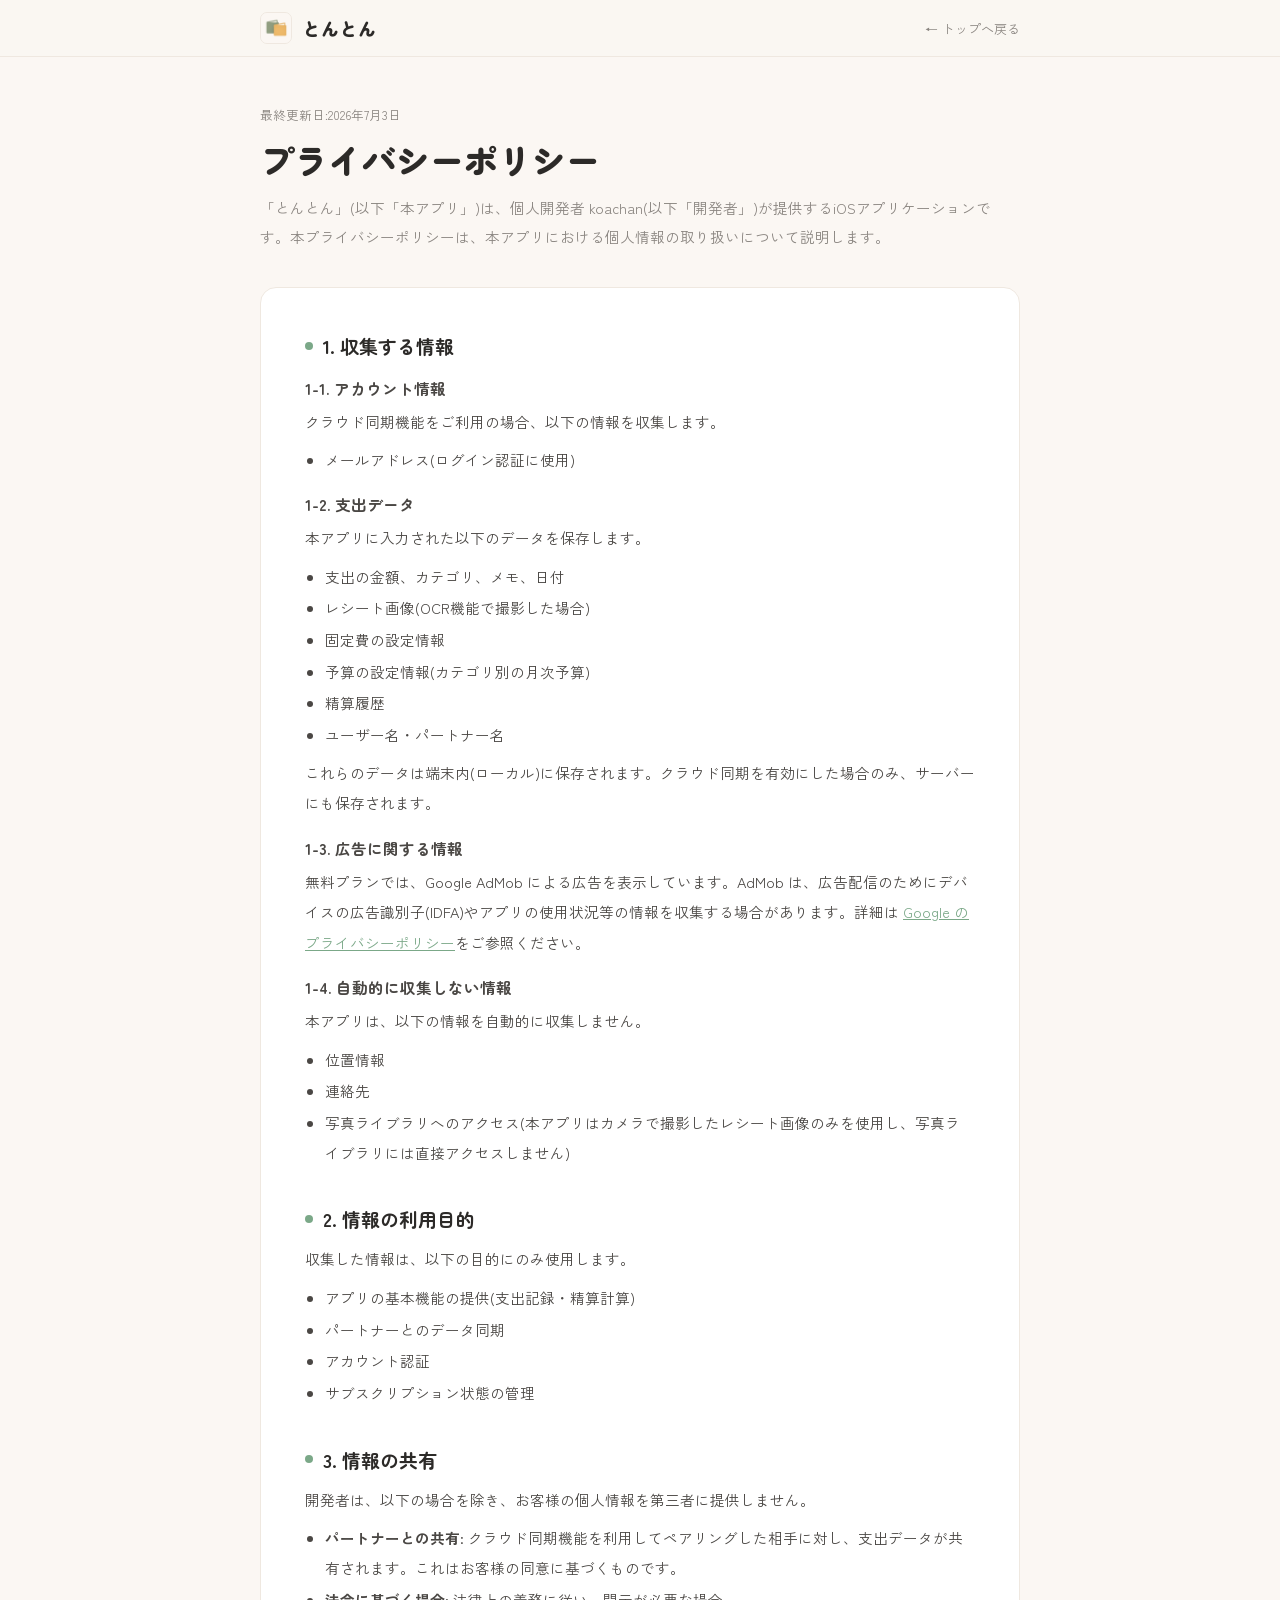
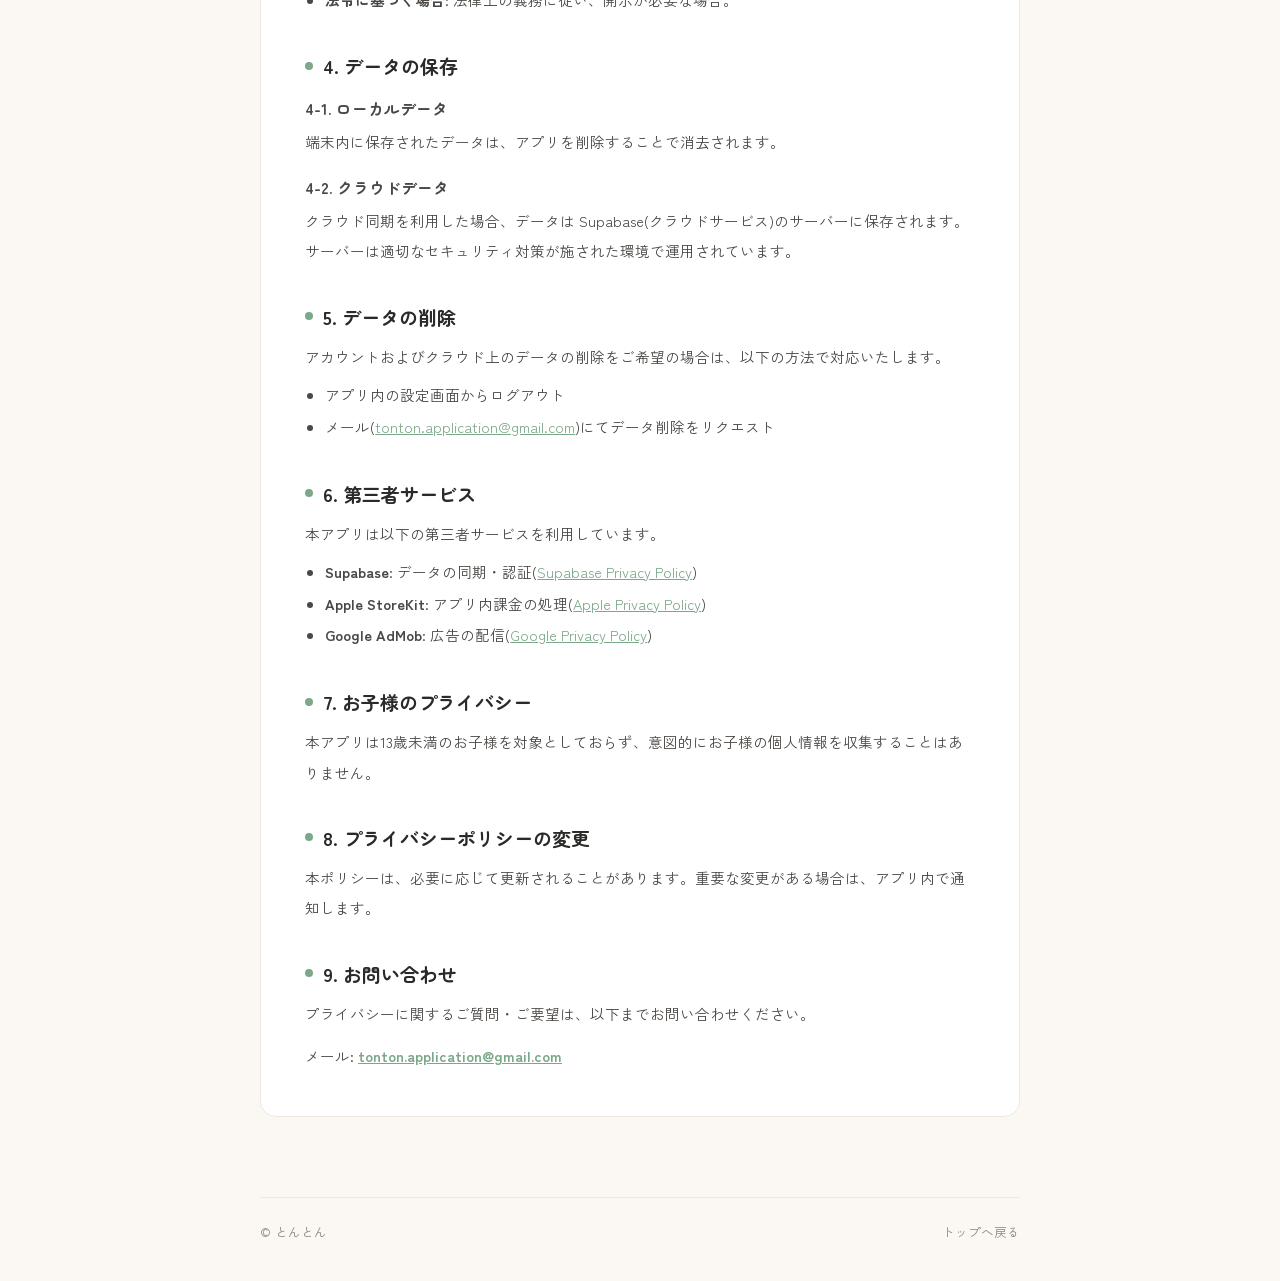
==== privacy.html @ a78fd43c "feat: とんとんLPサイト初回公開 - トップページ(LP)+ プライバシーポリシー / 利用規約 / 特定商取引法に基づく表記 / サポート - OGP画像・メタ設定込み" ====
<!DOCTYPE html>
<html lang="ja">
<head>
<meta charset="utf-8">
<meta name="viewport" content="width=device-width, initial-scale=1">
<title>プライバシーポリシー — とんとん</title>
<meta name="robots" content="noindex">
<link rel="icon" type="image/png" href="assets/img/app-icon.png">
<link rel="preconnect" href="https://fonts.googleapis.com">
<link rel="preconnect" href="https://fonts.gstatic.com" crossorigin>
<link href="https://fonts.googleapis.com/css2?family=Zen+Maru+Gothic:wght@700;900&family=Zen+Kaku+Gothic+New:wght@400;500;700&display=swap" rel="stylesheet">
<style>
:root{
  --matcha:#7BA888; --honey:#E8B86E; --cream:#FBF7F3; --card:#FFFFFF;
  --ink:#2C2A28; --sub:#8A8580; --line:#EFE8E0;
}
body{margin:0;background:var(--cream);color:var(--ink);font-family:'Zen Kaku Gothic New','Hiragino Kaku Gothic ProN',sans-serif;-webkit-font-smoothing:antialiased}
a.flink:hover{color:var(--ink)}
h2.doc{font-family:'Zen Maru Gothic',sans-serif;font-weight:700;font-size:19px;margin:0 0 12px;display:flex;align-items:center;gap:10px}
h2.doc span{width:8px;height:8px;border-radius:50%;background:var(--matcha);flex:none}
h3.doc{font-family:'Zen Maru Gothic',sans-serif;font-weight:700;font-size:15.5px;margin:18px 0 8px;color:#4a4744}
p.doc{font-size:14.5px;line-height:2.1;margin:0;color:#4a4744}
ul.doc{margin:8px 0 0;padding-left:1.4em;font-size:14.5px;line-height:2.05;color:#4a4744}
ul.doc li{margin:2px 0}
a.doc{color:var(--matcha)}
</style>
</head>
<body>

<header style="background:rgba(251,247,243,.88);border-bottom:1px solid var(--line)">
  <div style="max-width:760px;margin:0 auto;padding:12px 24px;display:flex;align-items:center;justify-content:space-between;gap:16px">
    <a href="index.html" style="display:flex;align-items:center;gap:10px;text-decoration:none;color:var(--ink)">
      <img src="assets/img/app-icon.png" alt="とんとんアプリアイコン" style="width:30px;height:30px;border-radius:22%;background:#fff;border:1px solid var(--line);flex:none">
      <span style="font-family:'Zen Maru Gothic',sans-serif;font-weight:900;font-size:18px;letter-spacing:.04em">とんとん</span>
    </a>
    <a href="index.html" class="flink" style="font-size:13px;color:var(--sub);text-decoration:none">← トップへ戻る</a>
  </div>
</header>

<main style="max-width:760px;margin:0 auto;padding:48px 24px 80px">
  <p style="font-size:12.5px;color:var(--sub);margin:0 0 10px">最終更新日:2026年7月3日</p>
  <h1 style="font-family:'Zen Maru Gothic',sans-serif;font-weight:900;font-size:clamp(26px,4vw,34px);margin:0 0 8px;line-height:1.5">プライバシーポリシー</h1>
  <p style="font-size:14.5px;line-height:2;color:var(--sub);margin:0 0 36px;text-wrap:pretty">「とんとん」(以下「本アプリ」)は、個人開発者 koachan(以下「開発者」)が提供するiOSアプリケーションです。本プライバシーポリシーは、本アプリにおける個人情報の取り扱いについて説明します。</p>

  <div style="background:#fff;border:1px solid var(--line);border-radius:16px;padding:clamp(28px,4vw,44px);display:flex;flex-direction:column;gap:36px">
    <section>
      <h2 class="doc"><span></span>1. 収集する情報</h2>
      <h3 class="doc">1-1. アカウント情報</h3>
      <p class="doc">クラウド同期機能をご利用の場合、以下の情報を収集します。</p>
      <ul class="doc">
        <li>メールアドレス(ログイン認証に使用)</li>
      </ul>
      <h3 class="doc">1-2. 支出データ</h3>
      <p class="doc">本アプリに入力された以下のデータを保存します。</p>
      <ul class="doc">
        <li>支出の金額、カテゴリ、メモ、日付</li>
        <li>レシート画像(OCR機能で撮影した場合)</li>
        <li>固定費の設定情報</li>
        <li>予算の設定情報(カテゴリ別の月次予算)</li>
        <li>精算履歴</li>
        <li>ユーザー名・パートナー名</li>
      </ul>
      <p class="doc" style="margin-top:8px">これらのデータは端末内(ローカル)に保存されます。クラウド同期を有効にした場合のみ、サーバーにも保存されます。</p>
      <h3 class="doc">1-3. 広告に関する情報</h3>
      <p class="doc">無料プランでは、Google AdMob による広告を表示しています。AdMob は、広告配信のためにデバイスの広告識別子(IDFA)やアプリの使用状況等の情報を収集する場合があります。詳細は <a href="https://policies.google.com/privacy" class="doc" target="_blank" rel="noopener">Google のプライバシーポリシー</a>をご参照ください。</p>
      <h3 class="doc">1-4. 自動的に収集しない情報</h3>
      <p class="doc">本アプリは、以下の情報を自動的に収集しません。</p>
      <ul class="doc">
        <li>位置情報</li>
        <li>連絡先</li>
        <li>写真ライブラリへのアクセス(本アプリはカメラで撮影したレシート画像のみを使用し、写真ライブラリには直接アクセスしません)</li>
      </ul>
    </section>
    <section>
      <h2 class="doc"><span></span>2. 情報の利用目的</h2>
      <p class="doc">収集した情報は、以下の目的にのみ使用します。</p>
      <ul class="doc">
        <li>アプリの基本機能の提供(支出記録・精算計算)</li>
        <li>パートナーとのデータ同期</li>
        <li>アカウント認証</li>
        <li>サブスクリプション状態の管理</li>
      </ul>
    </section>
    <section>
      <h2 class="doc"><span></span>3. 情報の共有</h2>
      <p class="doc">開発者は、以下の場合を除き、お客様の個人情報を第三者に提供しません。</p>
      <ul class="doc">
        <li><strong>パートナーとの共有</strong>: クラウド同期機能を利用してペアリングした相手に対し、支出データが共有されます。これはお客様の同意に基づくものです。</li>
        <li><strong>法令に基づく場合</strong>: 法律上の義務に従い、開示が必要な場合。</li>
      </ul>
    </section>
    <section>
      <h2 class="doc"><span></span>4. データの保存</h2>
      <h3 class="doc">4-1. ローカルデータ</h3>
      <p class="doc">端末内に保存されたデータは、アプリを削除することで消去されます。</p>
      <h3 class="doc">4-2. クラウドデータ</h3>
      <p class="doc">クラウド同期を利用した場合、データは Supabase(クラウドサービス)のサーバーに保存されます。サーバーは適切なセキュリティ対策が施された環境で運用されています。</p>
    </section>
    <section>
      <h2 class="doc"><span></span>5. データの削除</h2>
      <p class="doc">アカウントおよびクラウド上のデータの削除をご希望の場合は、以下の方法で対応いたします。</p>
      <ul class="doc">
        <li>アプリ内の設定画面からログアウト</li>
        <li>メール(<a href="mailto:tonton.application@gmail.com" class="doc">tonton.application@gmail.com</a>)にてデータ削除をリクエスト</li>
      </ul>
    </section>
    <section>
      <h2 class="doc"><span></span>6. 第三者サービス</h2>
      <p class="doc">本アプリは以下の第三者サービスを利用しています。</p>
      <ul class="doc">
        <li><strong>Supabase</strong>: データの同期・認証(<a href="https://supabase.com/privacy" class="doc" target="_blank" rel="noopener">Supabase Privacy Policy</a>)</li>
        <li><strong>Apple StoreKit</strong>: アプリ内課金の処理(<a href="https://www.apple.com/legal/privacy/" class="doc" target="_blank" rel="noopener">Apple Privacy Policy</a>)</li>
        <li><strong>Google AdMob</strong>: 広告の配信(<a href="https://policies.google.com/privacy" class="doc" target="_blank" rel="noopener">Google Privacy Policy</a>)</li>
      </ul>
    </section>
    <section>
      <h2 class="doc"><span></span>7. お子様のプライバシー</h2>
      <p class="doc">本アプリは13歳未満のお子様を対象としておらず、意図的にお子様の個人情報を収集することはありません。</p>
    </section>
    <section>
      <h2 class="doc"><span></span>8. プライバシーポリシーの変更</h2>
      <p class="doc">本ポリシーは、必要に応じて更新されることがあります。重要な変更がある場合は、アプリ内で通知します。</p>
    </section>
    <section>
      <h2 class="doc"><span></span>9. お問い合わせ</h2>
      <p class="doc">プライバシーに関するご質問・ご要望は、以下までお問い合わせください。</p>
      <p class="doc" style="margin-top:12px">メール: <a href="mailto:tonton.application@gmail.com" class="doc" style="font-weight:700">tonton.application@gmail.com</a></p>
    </section>
  </div>
</main>

<footer style="max-width:760px;margin:0 auto;padding:0 24px 40px">
  <div style="border-top:1px solid var(--line);padding-top:24px;display:flex;flex-wrap:wrap;justify-content:space-between;gap:12px;font-size:12.5px;color:var(--sub)">
    <span>© とんとん</span>
    <a href="index.html" class="flink" style="color:var(--sub);text-decoration:none">トップへ戻る</a>
  </div>
</footer>

</body>
</html>
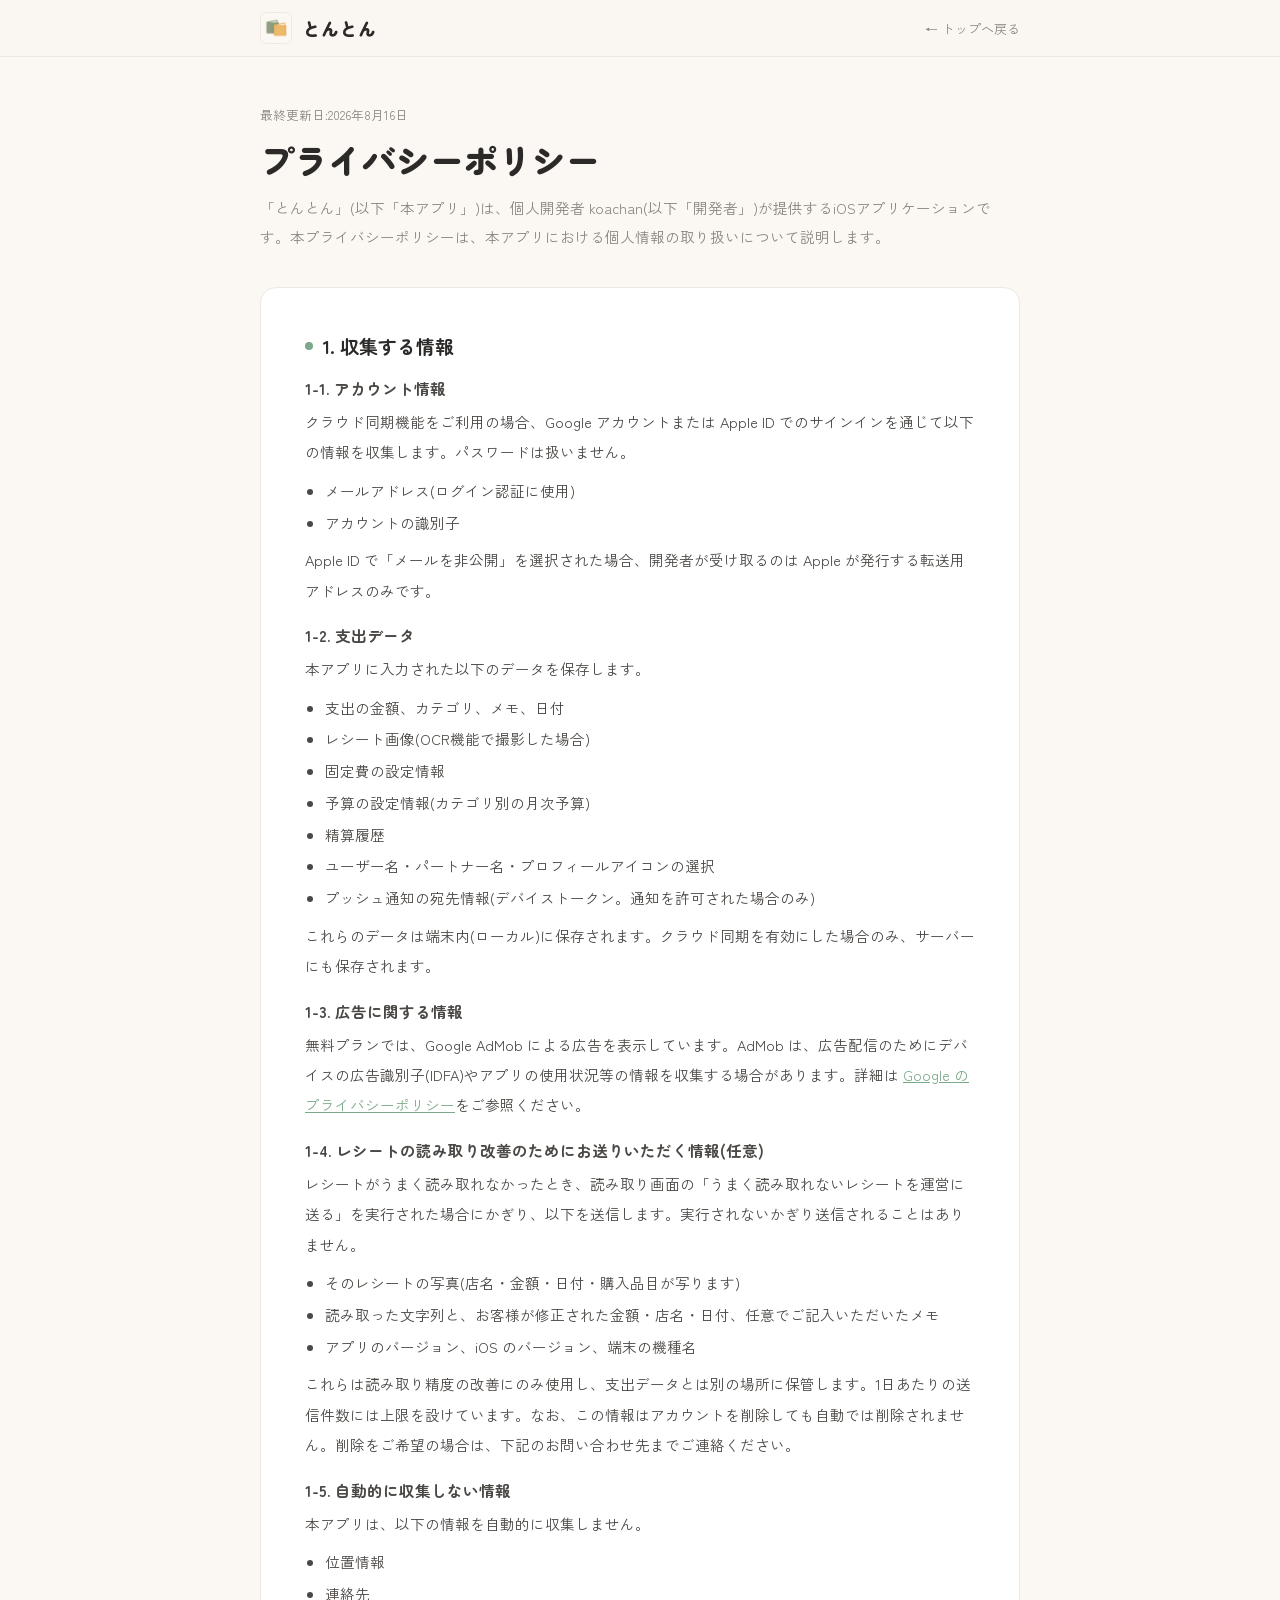
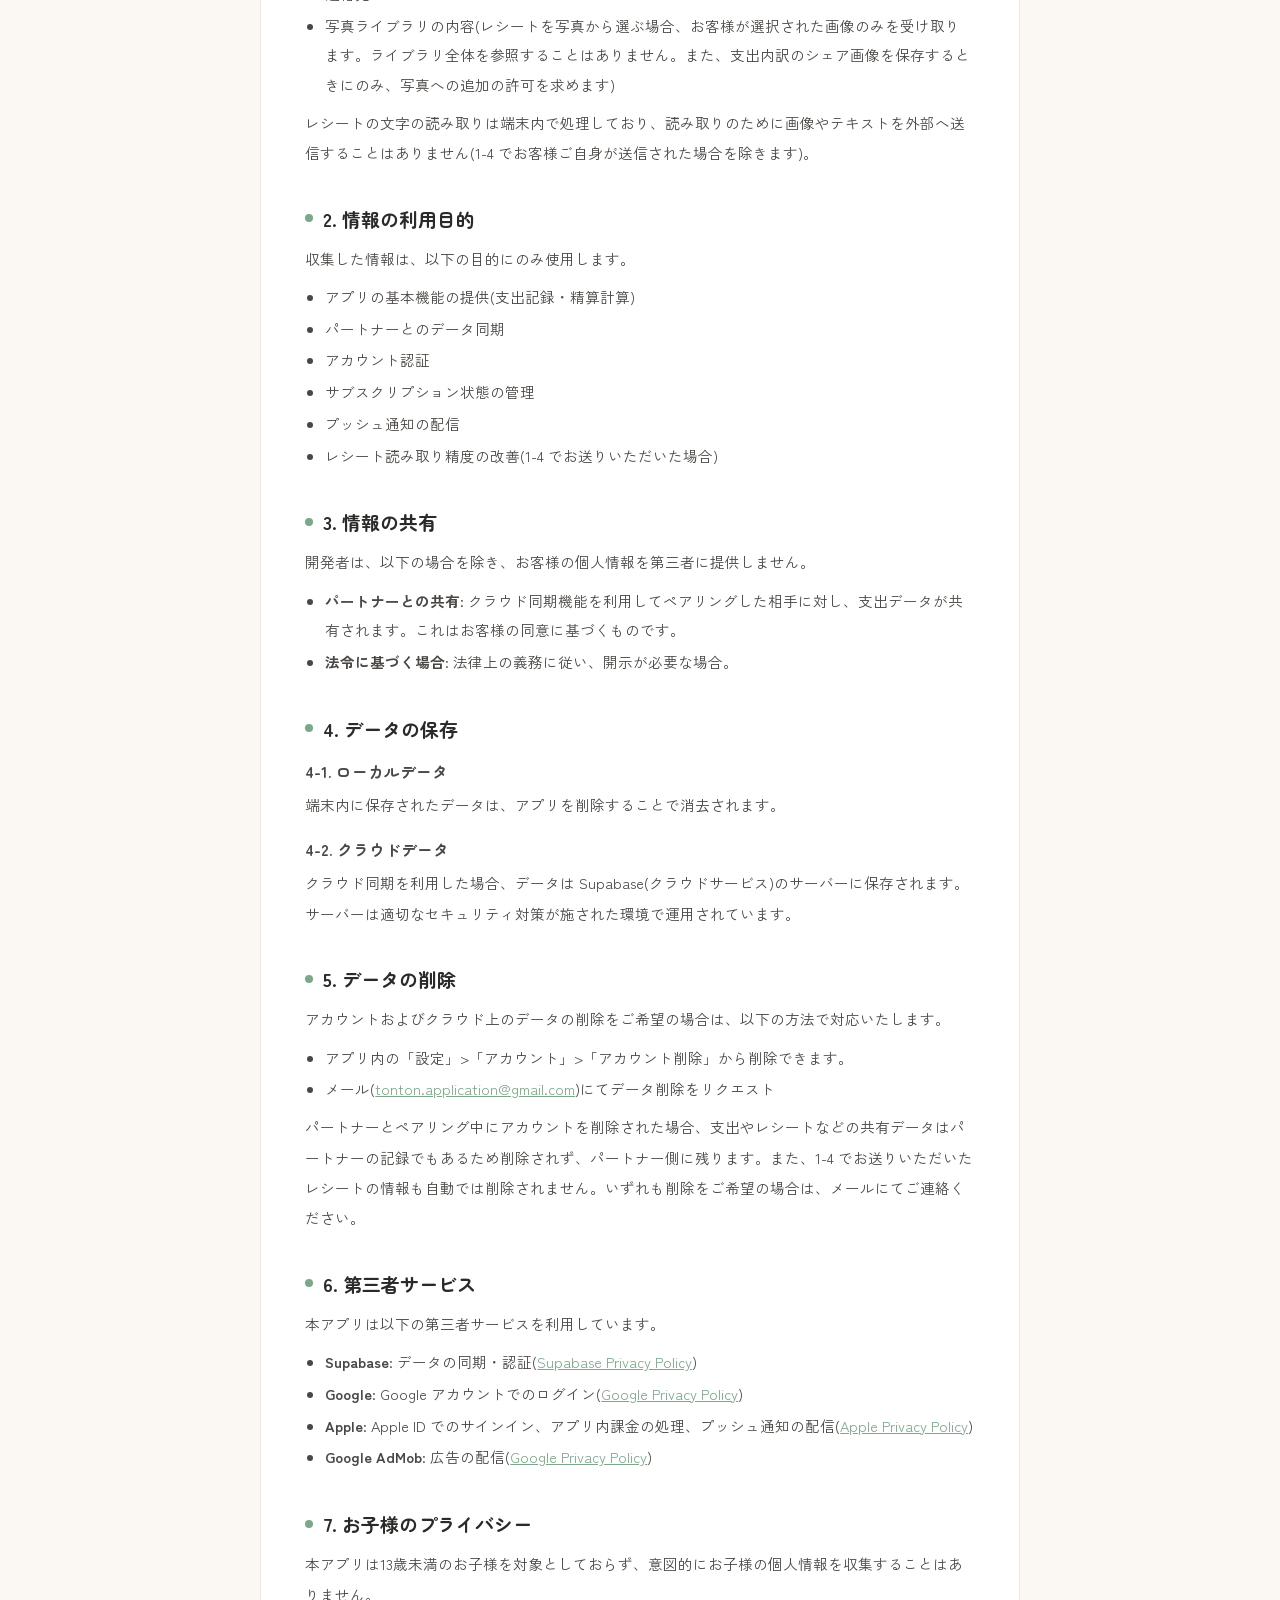
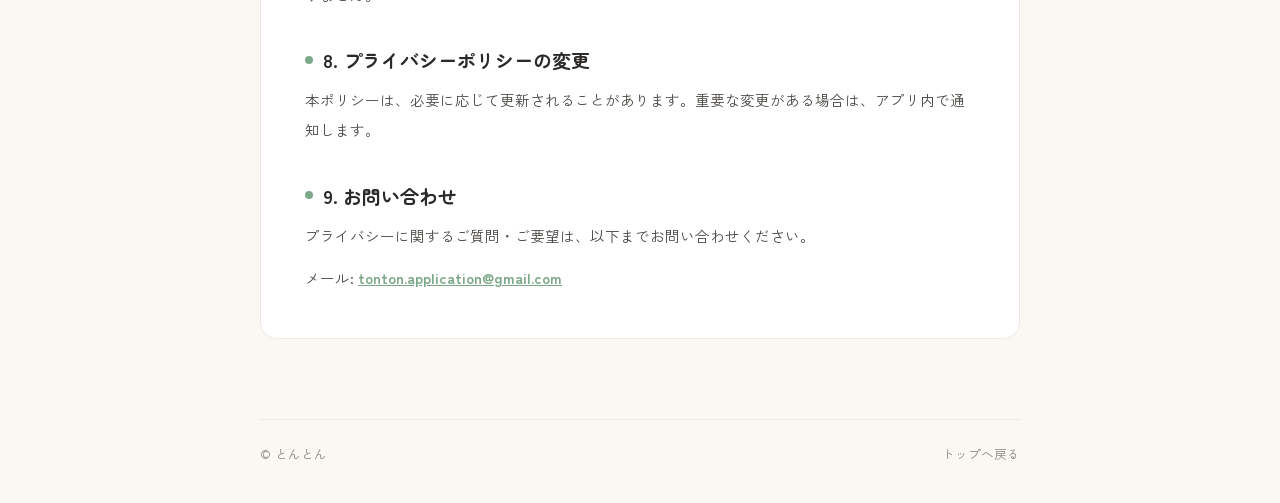
==== commit 45780139: "docs: 法務3文書を現在の実装に合わせて更新 - 買い切りプランを ¥3,600 → ¥7,200 に修正（規約・特商法） - 年額の無料トライアル（初回2週間）と、その課金開始時期を明記 - レ" ====
--- a/privacy.html
+++ b/privacy.html
@@ -38,7 +38,7 @@
 </header>
 
 <main style="max-width:760px;margin:0 auto;padding:48px 24px 80px">
-  <p style="font-size:12.5px;color:var(--sub);margin:0 0 10px">最終更新日:2026年7月3日</p>
+  <p style="font-size:12.5px;color:var(--sub);margin:0 0 10px">最終更新日:2026年8月16日</p>
   <h1 style="font-family:'Zen Maru Gothic',sans-serif;font-weight:900;font-size:clamp(26px,4vw,34px);margin:0 0 8px;line-height:1.5">プライバシーポリシー</h1>
   <p style="font-size:14.5px;line-height:2;color:var(--sub);margin:0 0 36px;text-wrap:pretty">「とんとん」(以下「本アプリ」)は、個人開発者 koachan(以下「開発者」)が提供するiOSアプリケーションです。本プライバシーポリシーは、本アプリにおける個人情報の取り扱いについて説明します。</p>
 
@@ -46,10 +46,12 @@
     <section>
       <h2 class="doc"><span></span>1. 収集する情報</h2>
       <h3 class="doc">1-1. アカウント情報</h3>
-      <p class="doc">クラウド同期機能をご利用の場合、以下の情報を収集します。</p>
+      <p class="doc">クラウド同期機能をご利用の場合、Google アカウントまたは Apple ID でのサインインを通じて以下の情報を収集します。パスワードは扱いません。</p>
       <ul class="doc">
         <li>メールアドレス(ログイン認証に使用)</li>
+        <li>アカウントの識別子</li>
       </ul>
+      <p class="doc" style="margin-top:8px">Apple ID で「メールを非公開」を選択された場合、開発者が受け取るのは Apple が発行する転送用アドレスのみです。</p>
       <h3 class="doc">1-2. 支出データ</h3>
       <p class="doc">本アプリに入力された以下のデータを保存します。</p>
       <ul class="doc">
@@ -58,18 +60,28 @@
         <li>固定費の設定情報</li>
         <li>予算の設定情報(カテゴリ別の月次予算)</li>
         <li>精算履歴</li>
-        <li>ユーザー名・パートナー名</li>
+        <li>ユーザー名・パートナー名・プロフィールアイコンの選択</li>
+        <li>プッシュ通知の宛先情報(デバイストークン。通知を許可された場合のみ)</li>
       </ul>
       <p class="doc" style="margin-top:8px">これらのデータは端末内(ローカル)に保存されます。クラウド同期を有効にした場合のみ、サーバーにも保存されます。</p>
       <h3 class="doc">1-3. 広告に関する情報</h3>
       <p class="doc">無料プランでは、Google AdMob による広告を表示しています。AdMob は、広告配信のためにデバイスの広告識別子(IDFA)やアプリの使用状況等の情報を収集する場合があります。詳細は <a href="https://policies.google.com/privacy" class="doc" target="_blank" rel="noopener">Google のプライバシーポリシー</a>をご参照ください。</p>
-      <h3 class="doc">1-4. 自動的に収集しない情報</h3>
+      <h3 class="doc">1-4. レシートの読み取り改善のためにお送りいただく情報(任意)</h3>
+      <p class="doc">レシートがうまく読み取れなかったとき、読み取り画面の「うまく読み取れないレシートを運営に送る」を実行された場合にかぎり、以下を送信します。実行されないかぎり送信されることはありません。</p>
+      <ul class="doc">
+        <li>そのレシートの写真(店名・金額・日付・購入品目が写ります)</li>
+        <li>読み取った文字列と、お客様が修正された金額・店名・日付、任意でご記入いただいたメモ</li>
+        <li>アプリのバージョン、iOS のバージョン、端末の機種名</li>
+      </ul>
+      <p class="doc" style="margin-top:8px">これらは読み取り精度の改善にのみ使用し、支出データとは別の場所に保管します。1日あたりの送信件数には上限を設けています。なお、この情報はアカウントを削除しても自動では削除されません。削除をご希望の場合は、下記のお問い合わせ先までご連絡ください。</p>
+      <h3 class="doc">1-5. 自動的に収集しない情報</h3>
       <p class="doc">本アプリは、以下の情報を自動的に収集しません。</p>
       <ul class="doc">
         <li>位置情報</li>
         <li>連絡先</li>
-        <li>写真ライブラリへのアクセス(本アプリはカメラで撮影したレシート画像のみを使用し、写真ライブラリには直接アクセスしません)</li>
+        <li>写真ライブラリの内容(レシートを写真から選ぶ場合、お客様が選択された画像のみを受け取ります。ライブラリ全体を参照することはありません。また、支出内訳のシェア画像を保存するときにのみ、写真への追加の許可を求めます)</li>
       </ul>
+      <p class="doc" style="margin-top:8px">レシートの文字の読み取りは端末内で処理しており、読み取りのために画像やテキストを外部へ送信することはありません(1-4 でお客様ご自身が送信された場合を除きます)。</p>
     </section>
     <section>
       <h2 class="doc"><span></span>2. 情報の利用目的</h2>
@@ -79,6 +91,8 @@
         <li>パートナーとのデータ同期</li>
         <li>アカウント認証</li>
         <li>サブスクリプション状態の管理</li>
+        <li>プッシュ通知の配信</li>
+        <li>レシート読み取り精度の改善(1-4 でお送りいただいた場合)</li>
       </ul>
     </section>
     <section>
@@ -100,16 +114,18 @@
       <h2 class="doc"><span></span>5. データの削除</h2>
       <p class="doc">アカウントおよびクラウド上のデータの削除をご希望の場合は、以下の方法で対応いたします。</p>
       <ul class="doc">
-        <li>アプリ内の設定画面からログアウト</li>
+        <li>アプリ内の「設定」&gt;「アカウント」&gt;「アカウント削除」から削除できます。</li>
         <li>メール(<a href="mailto:tonton.application@gmail.com" class="doc">tonton.application@gmail.com</a>)にてデータ削除をリクエスト</li>
       </ul>
+      <p class="doc" style="margin-top:8px">パートナーとペアリング中にアカウントを削除された場合、支出やレシートなどの共有データはパートナーの記録でもあるため削除されず、パートナー側に残ります。また、1-4 でお送りいただいたレシートの情報も自動では削除されません。いずれも削除をご希望の場合は、メールにてご連絡ください。</p>
     </section>
     <section>
       <h2 class="doc"><span></span>6. 第三者サービス</h2>
       <p class="doc">本アプリは以下の第三者サービスを利用しています。</p>
       <ul class="doc">
         <li><strong>Supabase</strong>: データの同期・認証(<a href="https://supabase.com/privacy" class="doc" target="_blank" rel="noopener">Supabase Privacy Policy</a>)</li>
-        <li><strong>Apple StoreKit</strong>: アプリ内課金の処理(<a href="https://www.apple.com/legal/privacy/" class="doc" target="_blank" rel="noopener">Apple Privacy Policy</a>)</li>
+        <li><strong>Google</strong>: Google アカウントでのログイン(<a href="https://policies.google.com/privacy" class="doc" target="_blank" rel="noopener">Google Privacy Policy</a>)</li>
+        <li><strong>Apple</strong>: Apple ID でのサインイン、アプリ内課金の処理、プッシュ通知の配信(<a href="https://www.apple.com/legal/privacy/" class="doc" target="_blank" rel="noopener">Apple Privacy Policy</a>)</li>
         <li><strong>Google AdMob</strong>: 広告の配信(<a href="https://policies.google.com/privacy" class="doc" target="_blank" rel="noopener">Google Privacy Policy</a>)</li>
       </ul>
     </section>
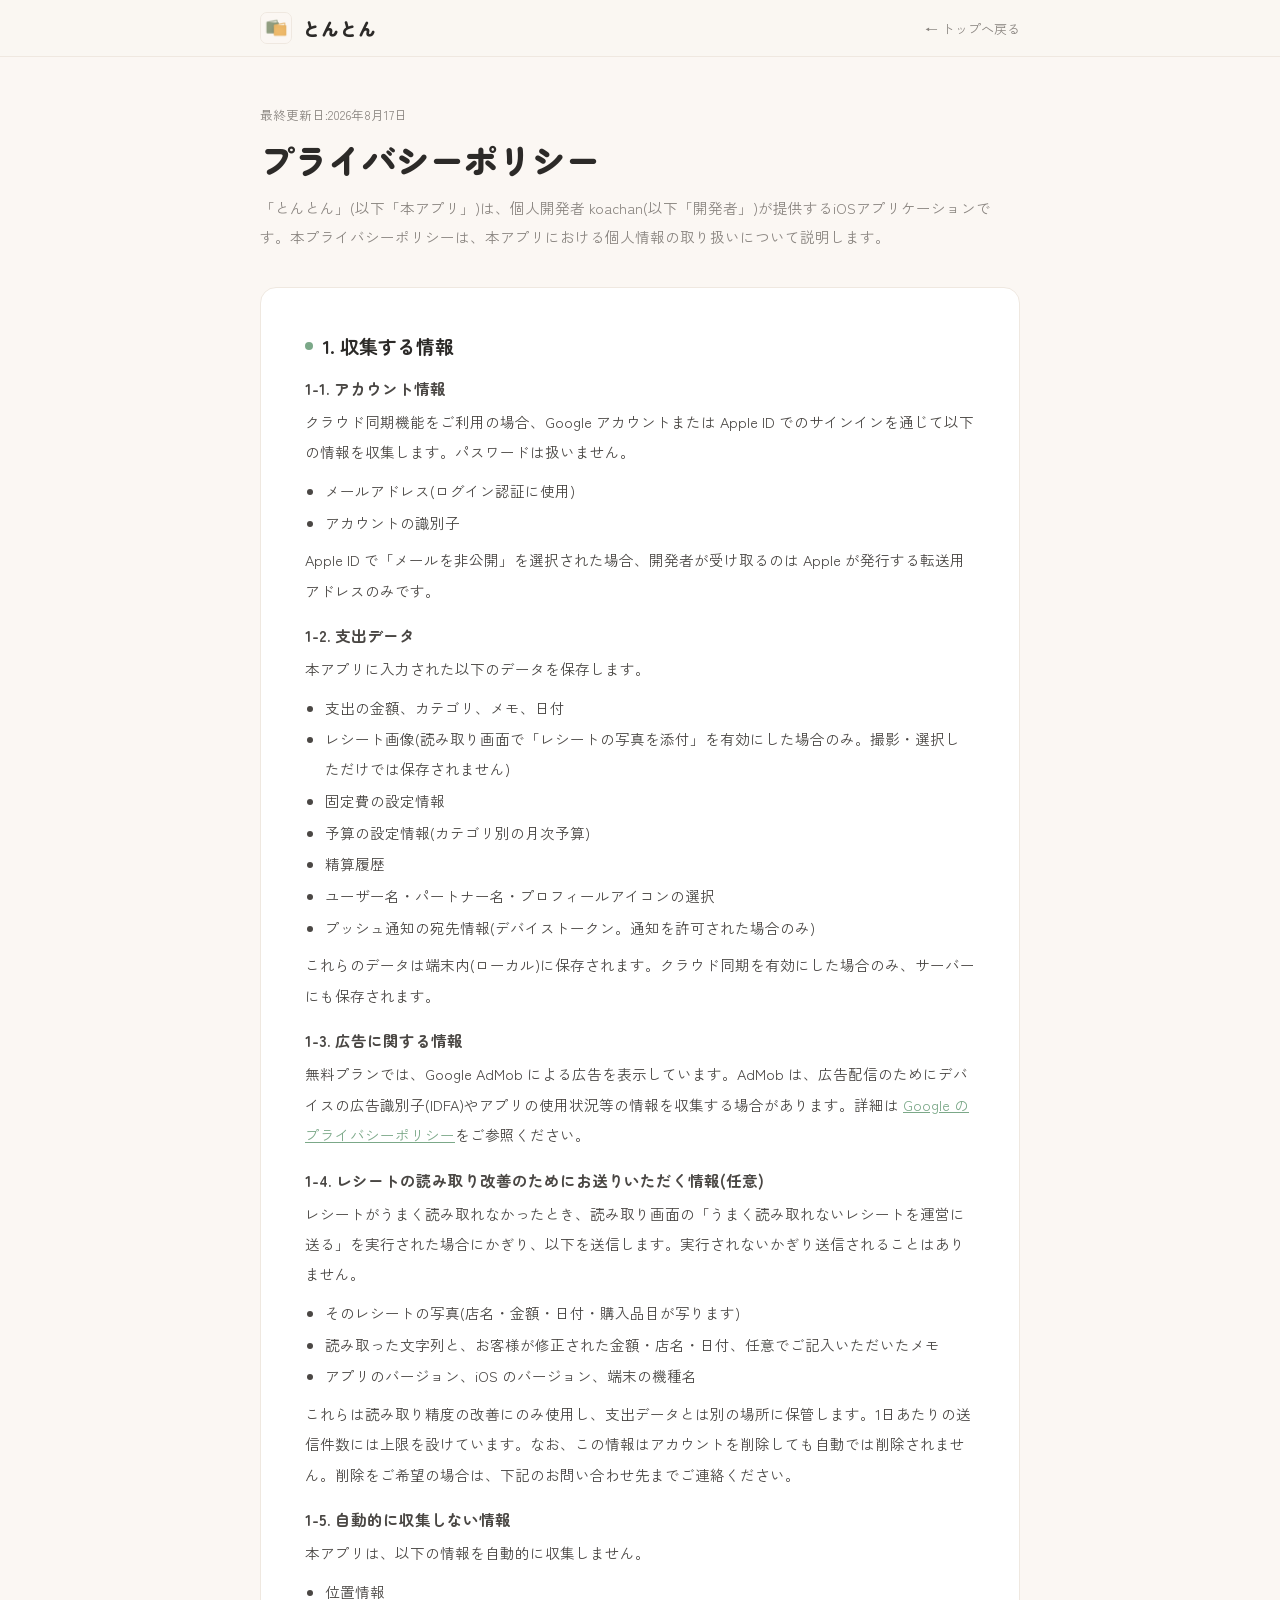
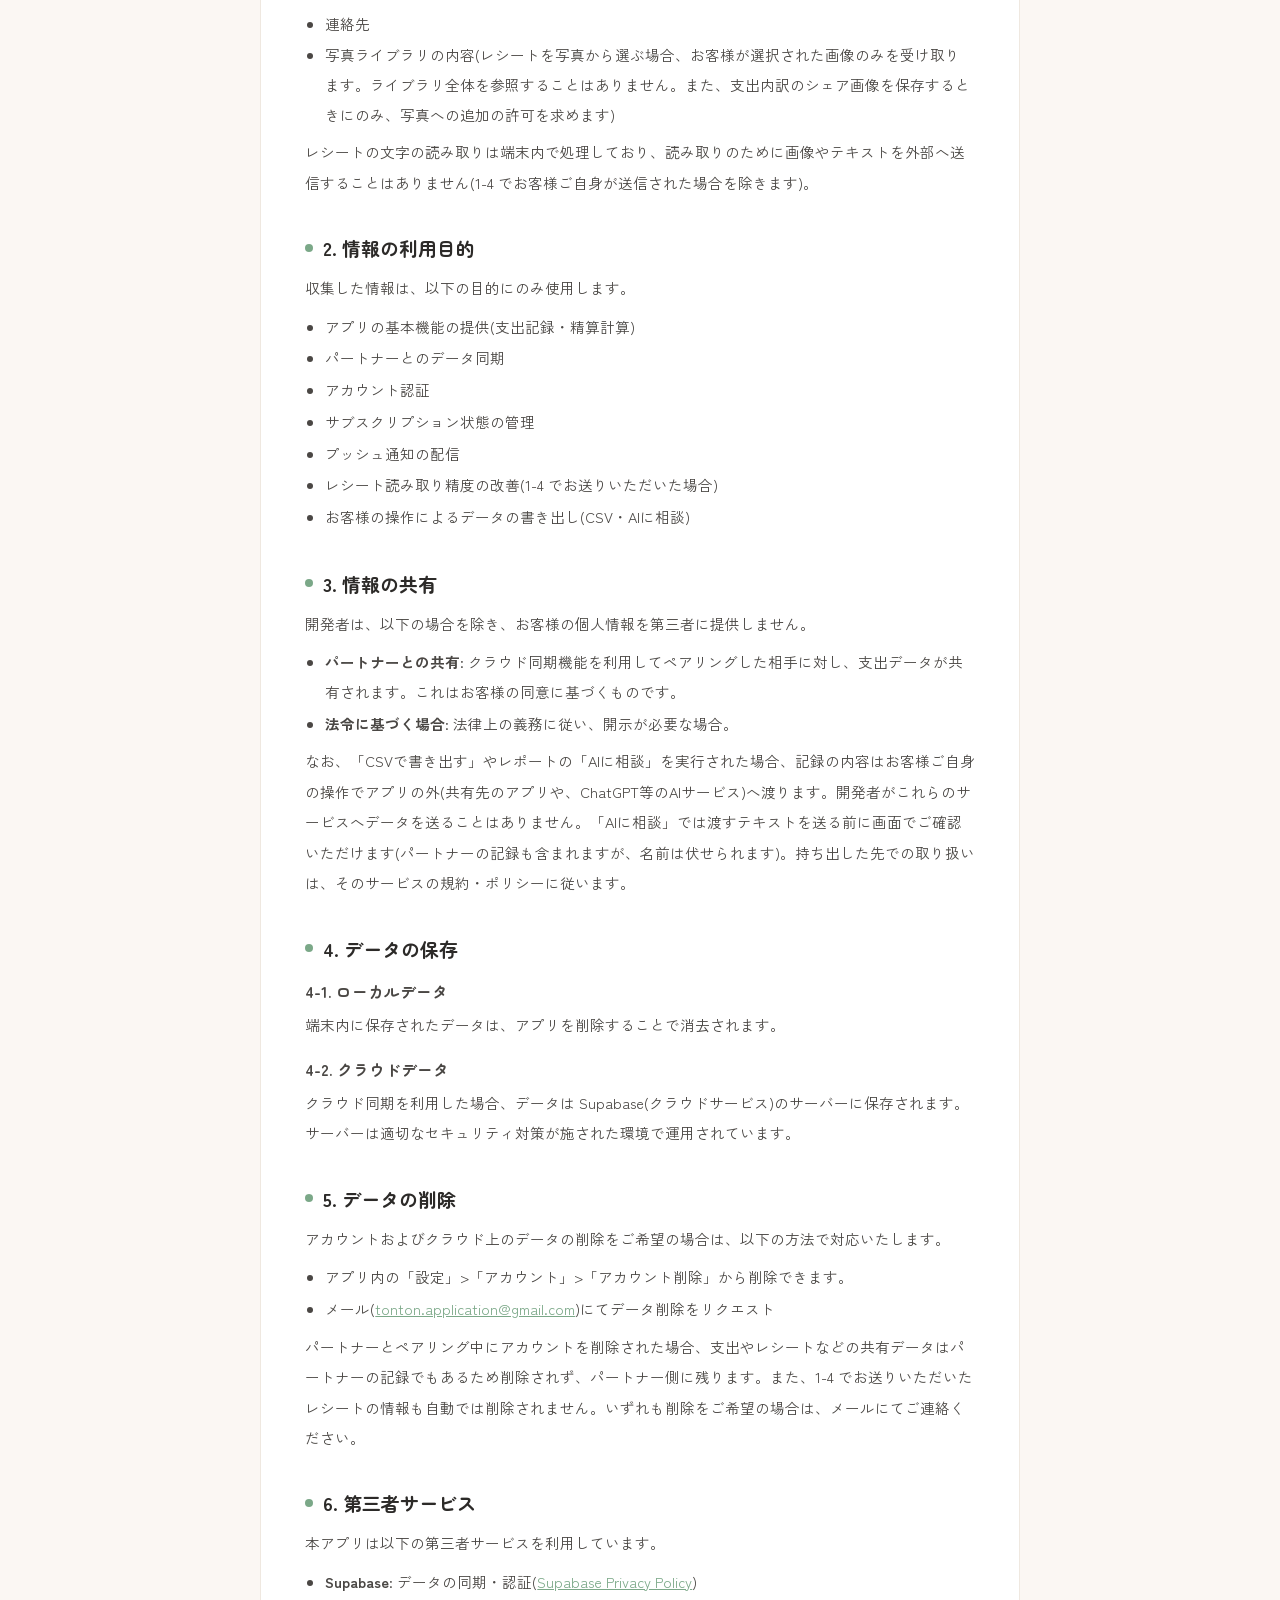
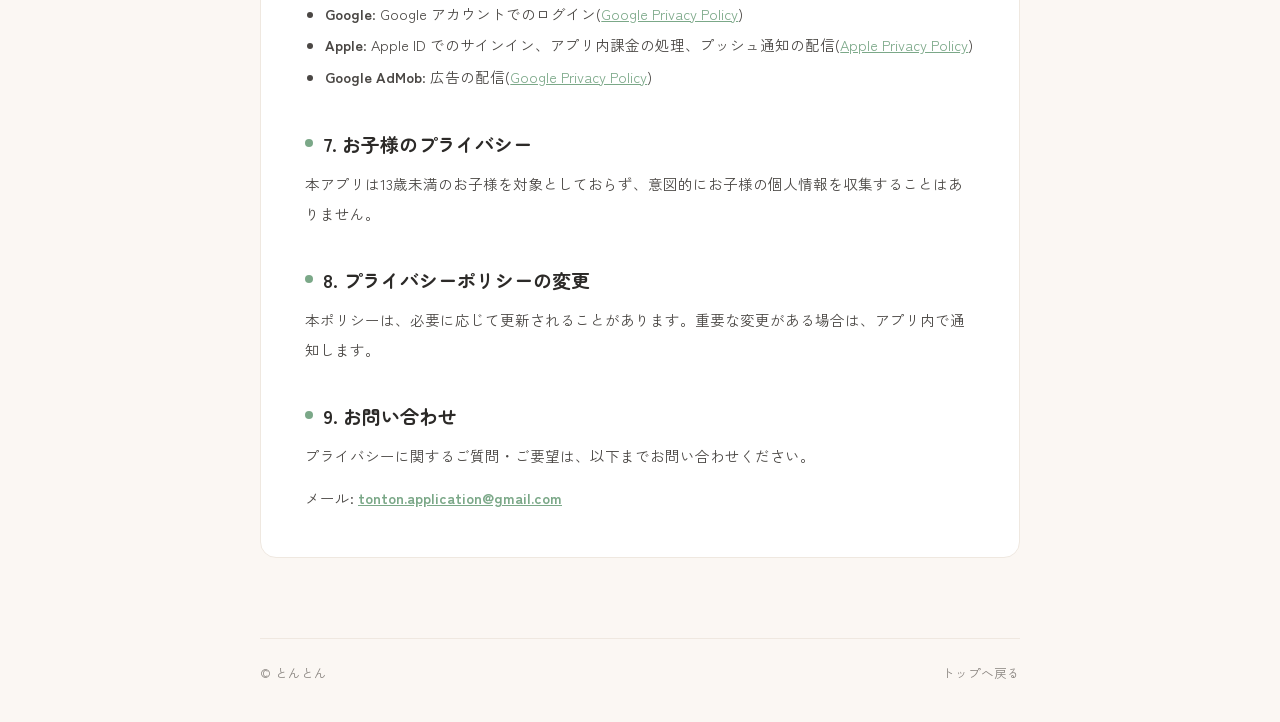
==== commit ee7808d0: "docs: 規約とポリシーを実装に合わせ、画面写真を現行UIに差し替える 利用規約 - レシートの読み取りを無料プランからプレミアムへ移す - プレミアムの一覧に「AIに相談」と「CSV書き出し」を足" ====
--- a/privacy.html
+++ b/privacy.html
@@ -38,7 +38,7 @@
 </header>
 
 <main style="max-width:760px;margin:0 auto;padding:48px 24px 80px">
-  <p style="font-size:12.5px;color:var(--sub);margin:0 0 10px">最終更新日:2026年8月16日</p>
+  <p style="font-size:12.5px;color:var(--sub);margin:0 0 10px">最終更新日:2026年8月17日</p>
   <h1 style="font-family:'Zen Maru Gothic',sans-serif;font-weight:900;font-size:clamp(26px,4vw,34px);margin:0 0 8px;line-height:1.5">プライバシーポリシー</h1>
   <p style="font-size:14.5px;line-height:2;color:var(--sub);margin:0 0 36px;text-wrap:pretty">「とんとん」(以下「本アプリ」)は、個人開発者 koachan(以下「開発者」)が提供するiOSアプリケーションです。本プライバシーポリシーは、本アプリにおける個人情報の取り扱いについて説明します。</p>
 
@@ -56,7 +56,7 @@
       <p class="doc">本アプリに入力された以下のデータを保存します。</p>
       <ul class="doc">
         <li>支出の金額、カテゴリ、メモ、日付</li>
-        <li>レシート画像(OCR機能で撮影した場合)</li>
+        <li>レシート画像(読み取り画面で「レシートの写真を添付」を有効にした場合のみ。撮影・選択しただけでは保存されません)</li>
         <li>固定費の設定情報</li>
         <li>予算の設定情報(カテゴリ別の月次予算)</li>
         <li>精算履歴</li>
@@ -93,6 +93,7 @@
         <li>サブスクリプション状態の管理</li>
         <li>プッシュ通知の配信</li>
         <li>レシート読み取り精度の改善(1-4 でお送りいただいた場合)</li>
+        <li>お客様の操作によるデータの書き出し(CSV・AIに相談)</li>
       </ul>
     </section>
     <section>
@@ -102,6 +103,7 @@
         <li><strong>パートナーとの共有</strong>: クラウド同期機能を利用してペアリングした相手に対し、支出データが共有されます。これはお客様の同意に基づくものです。</li>
         <li><strong>法令に基づく場合</strong>: 法律上の義務に従い、開示が必要な場合。</li>
       </ul>
+      <p class="doc" style="margin-top:8px">なお、「CSVで書き出す」やレポートの「AIに相談」を実行された場合、記録の内容はお客様ご自身の操作でアプリの外(共有先のアプリや、ChatGPT等のAIサービス)へ渡ります。開発者がこれらのサービスへデータを送ることはありません。「AIに相談」では渡すテキストを送る前に画面でご確認いただけます(パートナーの記録も含まれますが、名前は伏せられます)。持ち出した先での取り扱いは、そのサービスの規約・ポリシーに従います。</p>
     </section>
     <section>
       <h2 class="doc"><span></span>4. データの保存</h2>
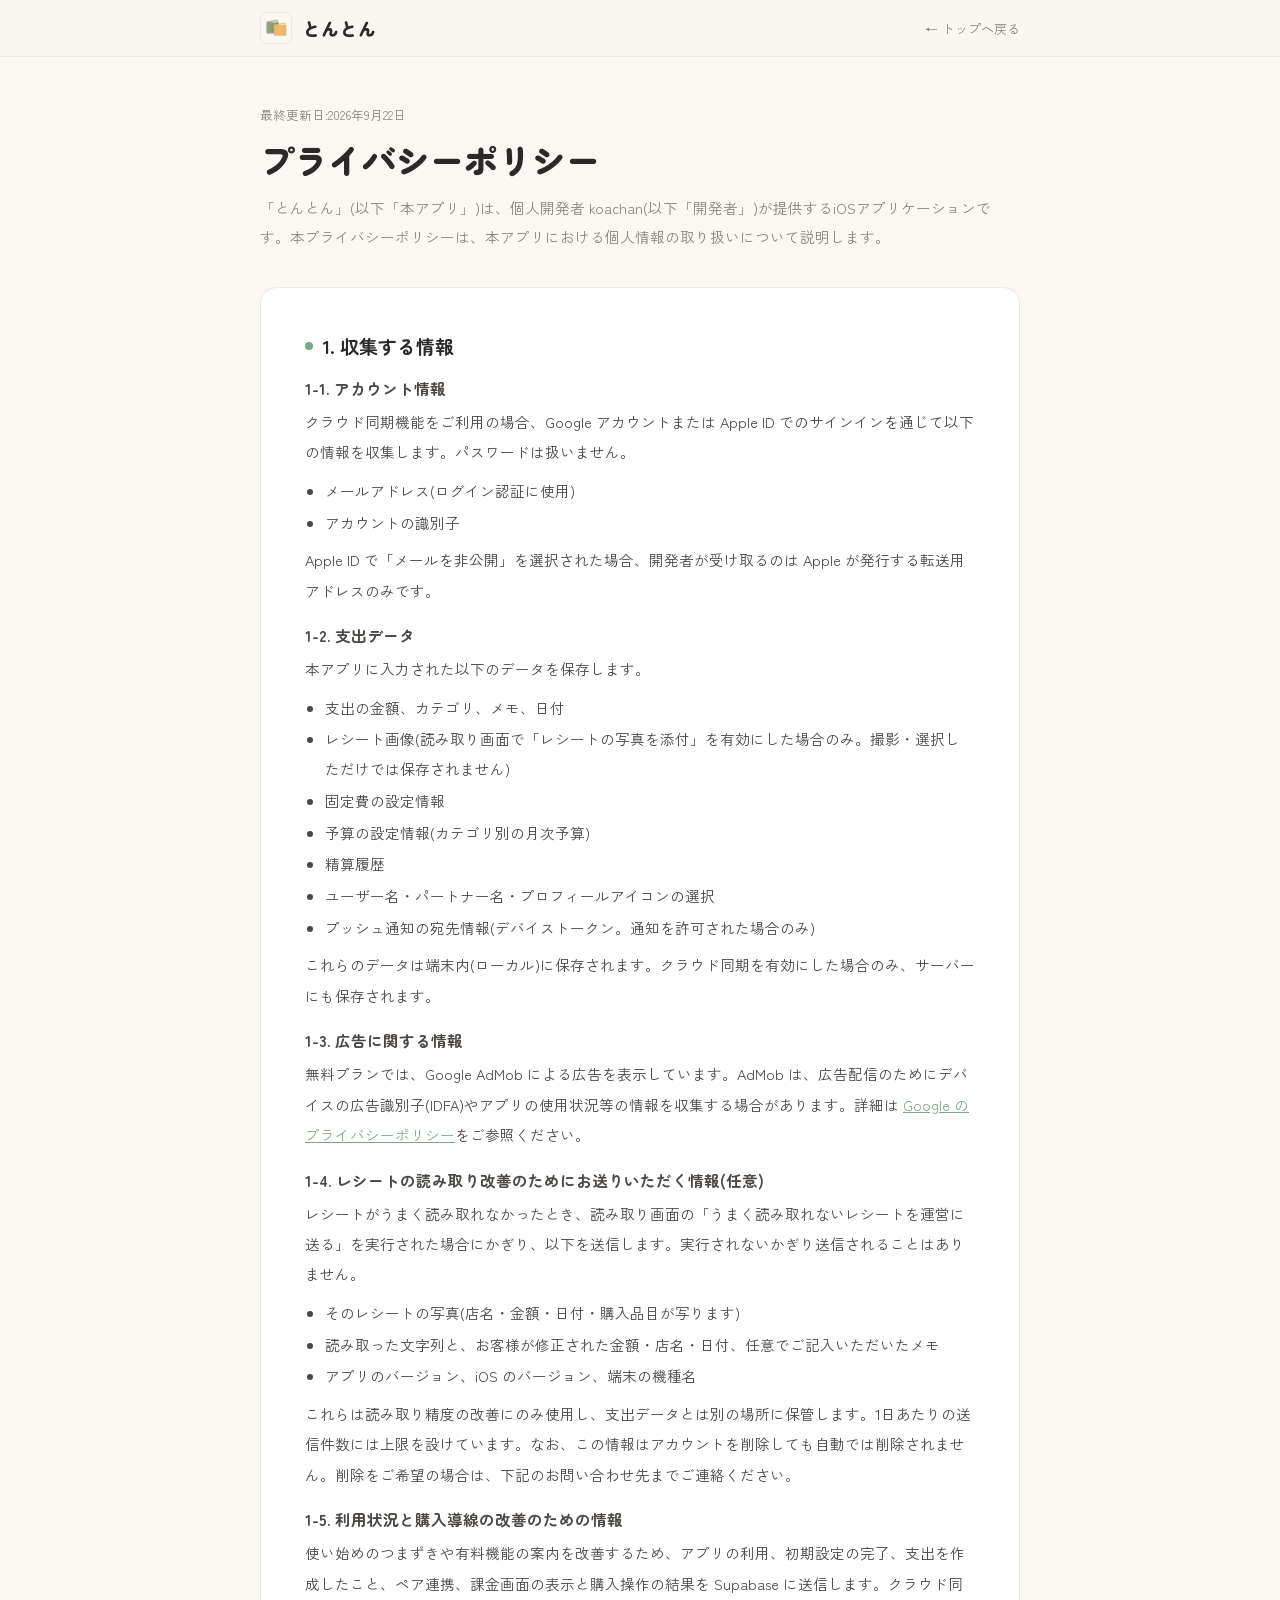
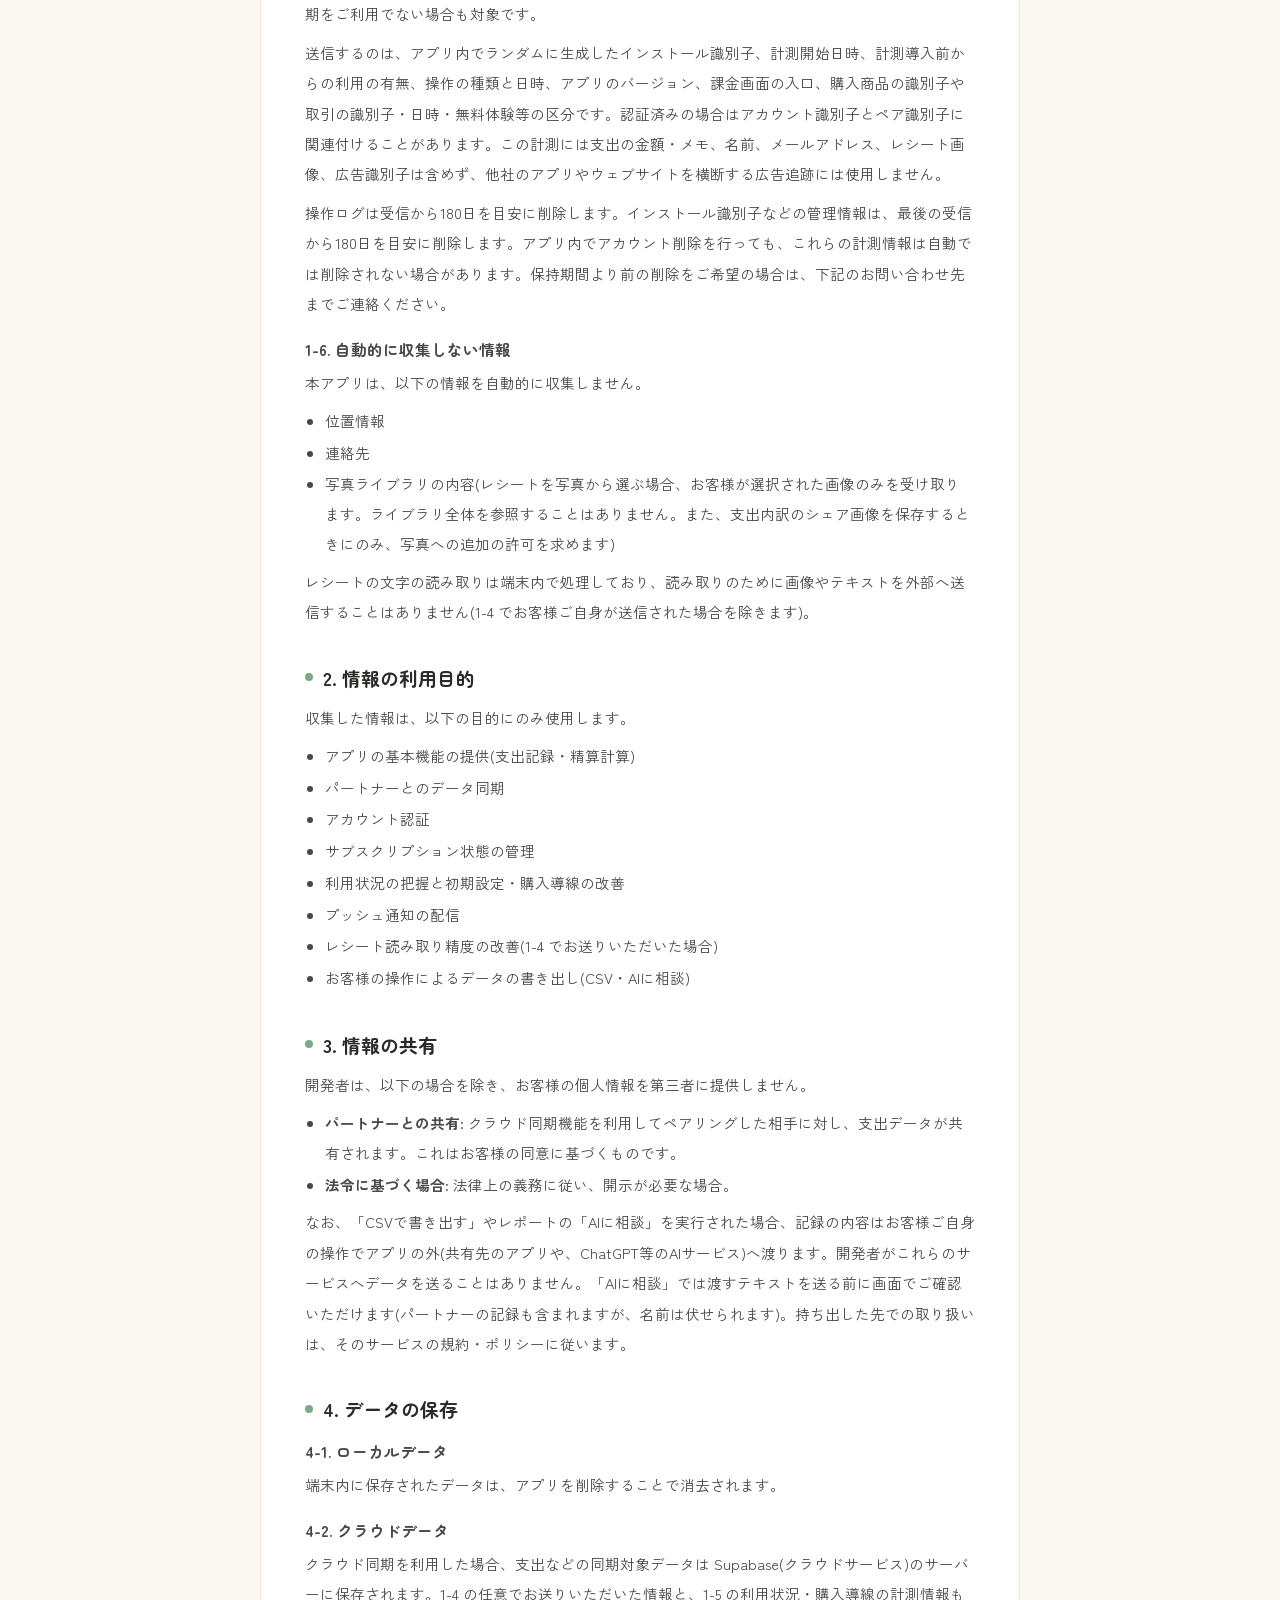
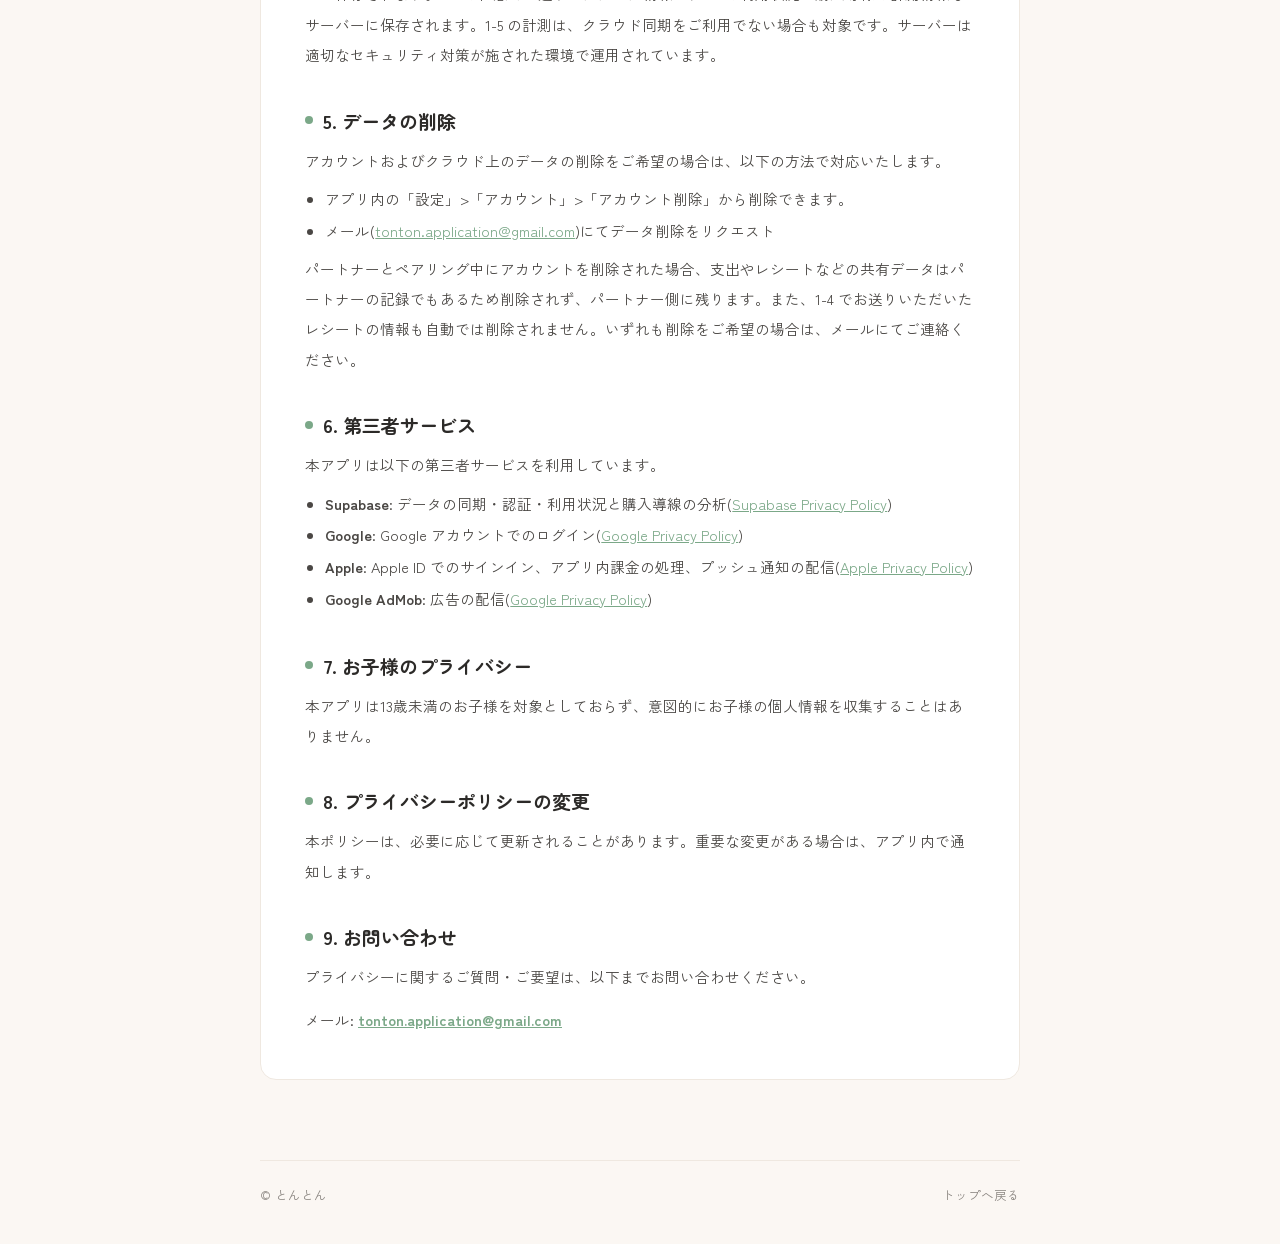
==== commit 9304cad5: "docs(privacy): disclose app usage and purchase analytics" ====
--- a/privacy.html
+++ b/privacy.html
@@ -38,7 +38,7 @@
 </header>
 
 <main style="max-width:760px;margin:0 auto;padding:48px 24px 80px">
-  <p style="font-size:12.5px;color:var(--sub);margin:0 0 10px">最終更新日:2026年8月17日</p>
+  <p style="font-size:12.5px;color:var(--sub);margin:0 0 10px">最終更新日:2026年9月22日</p>
   <h1 style="font-family:'Zen Maru Gothic',sans-serif;font-weight:900;font-size:clamp(26px,4vw,34px);margin:0 0 8px;line-height:1.5">プライバシーポリシー</h1>
   <p style="font-size:14.5px;line-height:2;color:var(--sub);margin:0 0 36px;text-wrap:pretty">「とんとん」(以下「本アプリ」)は、個人開発者 koachan(以下「開発者」)が提供するiOSアプリケーションです。本プライバシーポリシーは、本アプリにおける個人情報の取り扱いについて説明します。</p>
 
@@ -74,7 +74,11 @@
         <li>アプリのバージョン、iOS のバージョン、端末の機種名</li>
       </ul>
       <p class="doc" style="margin-top:8px">これらは読み取り精度の改善にのみ使用し、支出データとは別の場所に保管します。1日あたりの送信件数には上限を設けています。なお、この情報はアカウントを削除しても自動では削除されません。削除をご希望の場合は、下記のお問い合わせ先までご連絡ください。</p>
-      <h3 class="doc">1-5. 自動的に収集しない情報</h3>
+      <h3 class="doc">1-5. 利用状況と購入導線の改善のための情報</h3>
+      <p class="doc">使い始めのつまずきや有料機能の案内を改善するため、アプリの利用、初期設定の完了、支出を作成したこと、ペア連携、課金画面の表示と購入操作の結果を Supabase に送信します。クラウド同期をご利用でない場合も対象です。</p>
+      <p class="doc" style="margin-top:8px">送信するのは、アプリ内でランダムに生成したインストール識別子、計測開始日時、計測導入前からの利用の有無、操作の種類と日時、アプリのバージョン、課金画面の入口、購入商品の識別子や取引の識別子・日時・無料体験等の区分です。認証済みの場合はアカウント識別子とペア識別子に関連付けることがあります。この計測には支出の金額・メモ、名前、メールアドレス、レシート画像、広告識別子は含めず、他社のアプリやウェブサイトを横断する広告追跡には使用しません。</p>
+      <p class="doc" style="margin-top:8px">操作ログは受信から180日を目安に削除します。インストール識別子などの管理情報は、最後の受信から180日を目安に削除します。アプリ内でアカウント削除を行っても、これらの計測情報は自動では削除されない場合があります。保持期間より前の削除をご希望の場合は、下記のお問い合わせ先までご連絡ください。</p>
+      <h3 class="doc">1-6. 自動的に収集しない情報</h3>
       <p class="doc">本アプリは、以下の情報を自動的に収集しません。</p>
       <ul class="doc">
         <li>位置情報</li>
@@ -91,6 +95,7 @@
         <li>パートナーとのデータ同期</li>
         <li>アカウント認証</li>
         <li>サブスクリプション状態の管理</li>
+        <li>利用状況の把握と初期設定・購入導線の改善</li>
         <li>プッシュ通知の配信</li>
         <li>レシート読み取り精度の改善(1-4 でお送りいただいた場合)</li>
         <li>お客様の操作によるデータの書き出し(CSV・AIに相談)</li>
@@ -110,7 +115,7 @@
       <h3 class="doc">4-1. ローカルデータ</h3>
       <p class="doc">端末内に保存されたデータは、アプリを削除することで消去されます。</p>
       <h3 class="doc">4-2. クラウドデータ</h3>
-      <p class="doc">クラウド同期を利用した場合、データは Supabase(クラウドサービス)のサーバーに保存されます。サーバーは適切なセキュリティ対策が施された環境で運用されています。</p>
+      <p class="doc">クラウド同期を利用した場合、支出などの同期対象データは Supabase(クラウドサービス)のサーバーに保存されます。1-4 の任意でお送りいただいた情報と、1-5 の利用状況・購入導線の計測情報もサーバーに保存されます。1-5 の計測は、クラウド同期をご利用でない場合も対象です。サーバーは適切なセキュリティ対策が施された環境で運用されています。</p>
     </section>
     <section>
       <h2 class="doc"><span></span>5. データの削除</h2>
@@ -125,7 +130,7 @@
       <h2 class="doc"><span></span>6. 第三者サービス</h2>
       <p class="doc">本アプリは以下の第三者サービスを利用しています。</p>
       <ul class="doc">
-        <li><strong>Supabase</strong>: データの同期・認証(<a href="https://supabase.com/privacy" class="doc" target="_blank" rel="noopener">Supabase Privacy Policy</a>)</li>
+        <li><strong>Supabase</strong>: データの同期・認証・利用状況と購入導線の分析(<a href="https://supabase.com/privacy" class="doc" target="_blank" rel="noopener">Supabase Privacy Policy</a>)</li>
         <li><strong>Google</strong>: Google アカウントでのログイン(<a href="https://policies.google.com/privacy" class="doc" target="_blank" rel="noopener">Google Privacy Policy</a>)</li>
         <li><strong>Apple</strong>: Apple ID でのサインイン、アプリ内課金の処理、プッシュ通知の配信(<a href="https://www.apple.com/legal/privacy/" class="doc" target="_blank" rel="noopener">Apple Privacy Policy</a>)</li>
         <li><strong>Google AdMob</strong>: 広告の配信(<a href="https://policies.google.com/privacy" class="doc" target="_blank" rel="noopener">Google Privacy Policy</a>)</li>
